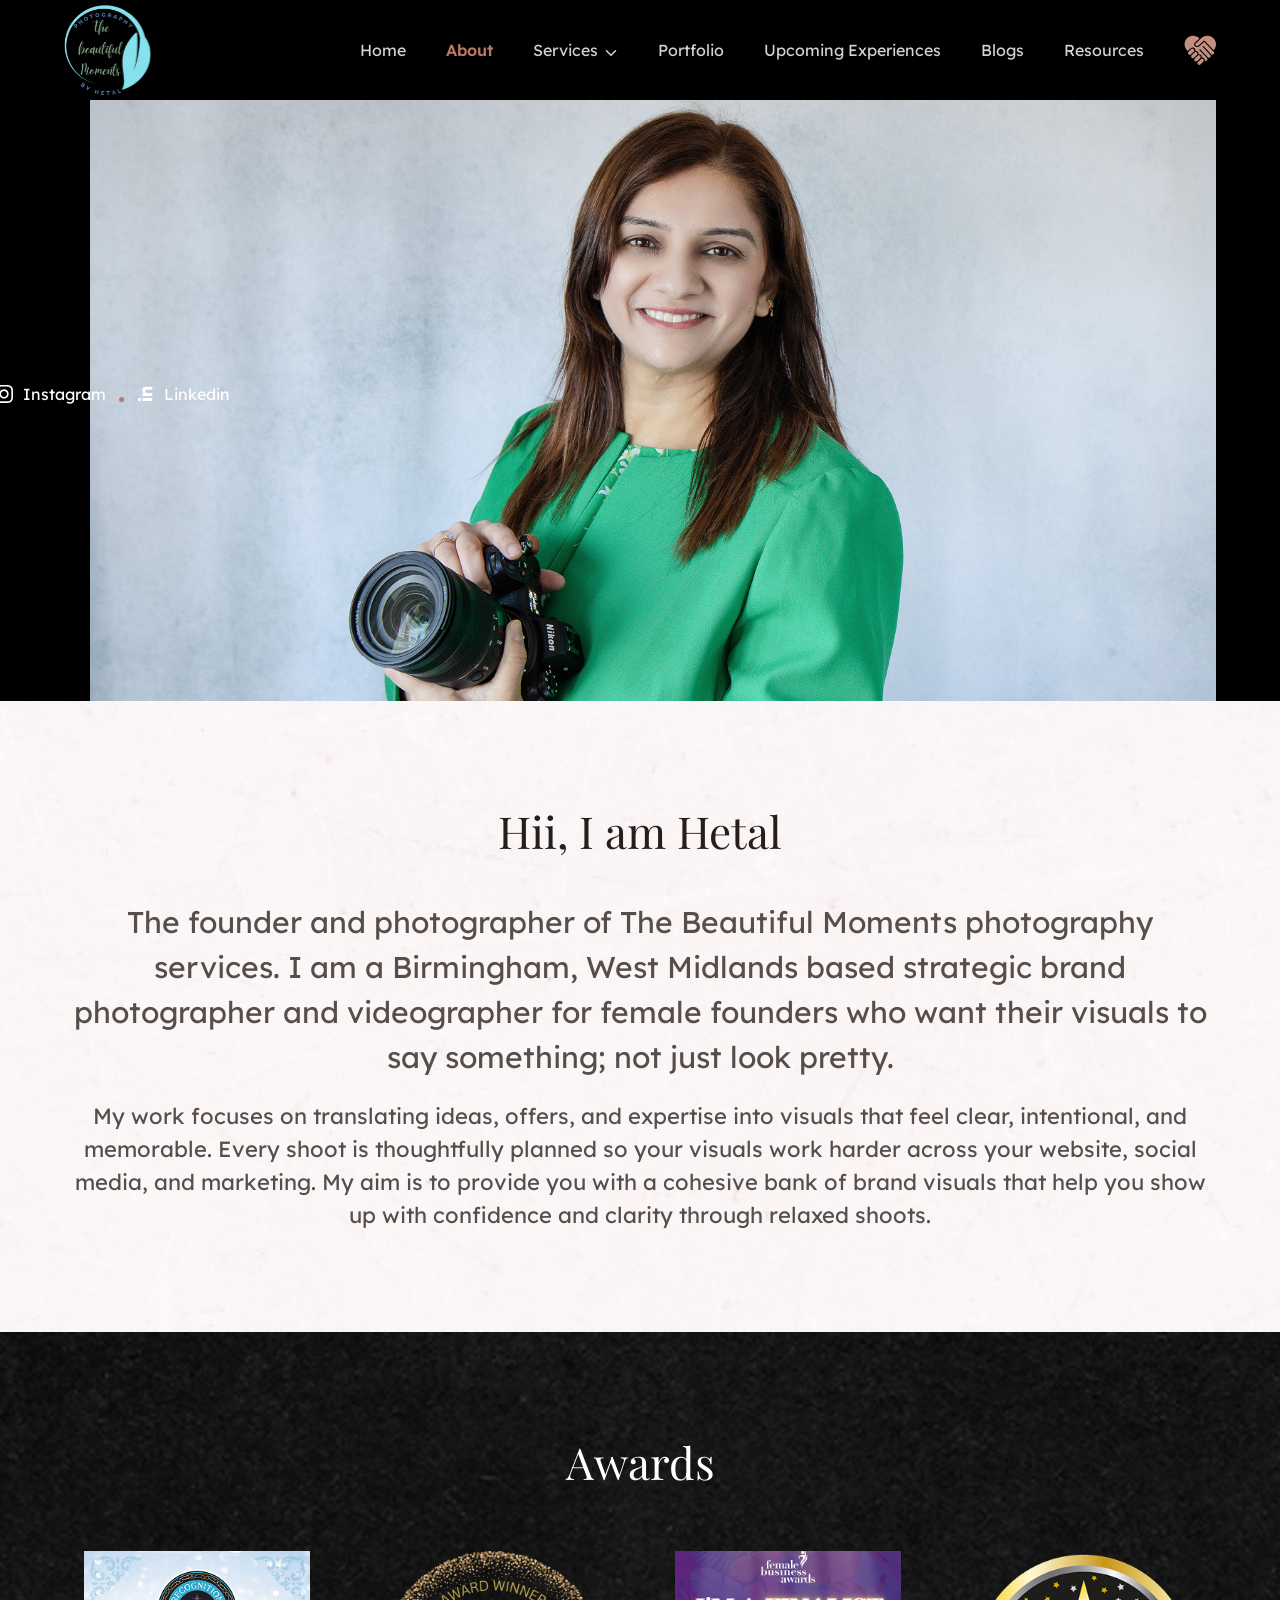
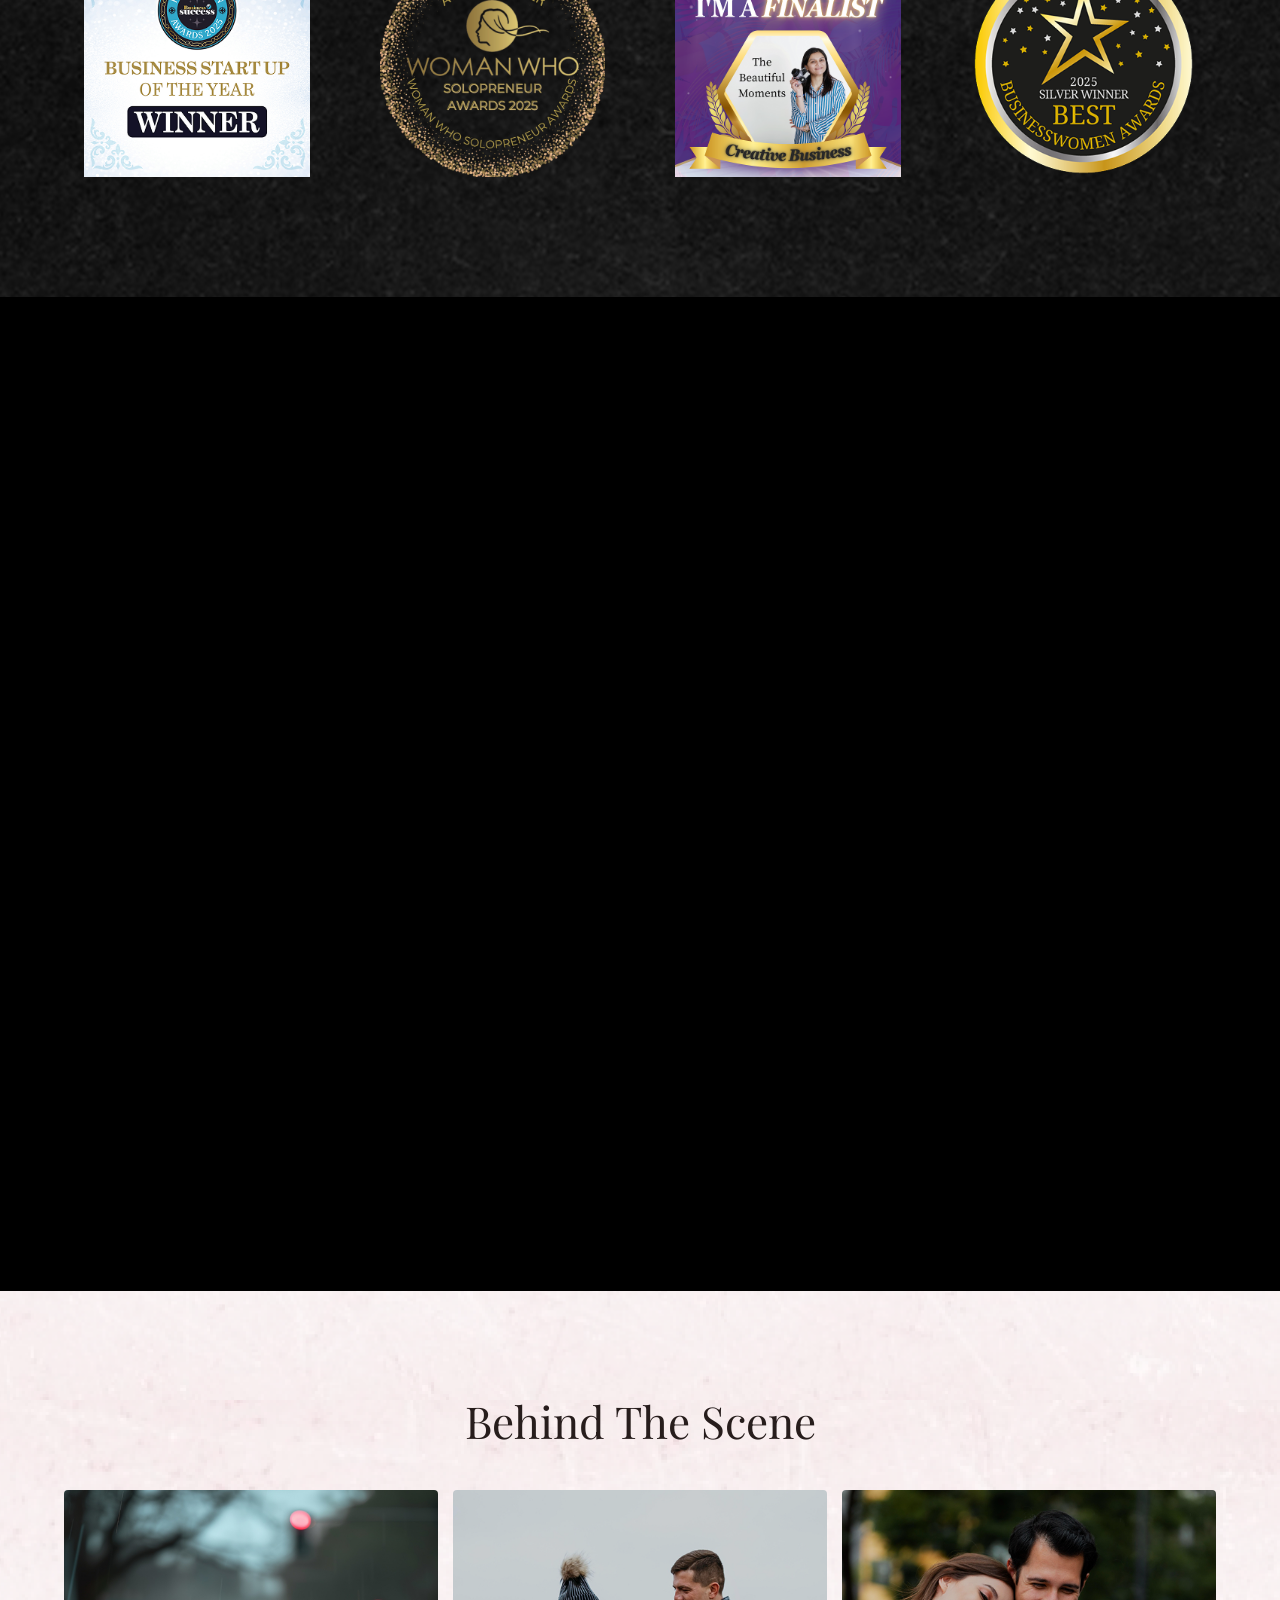
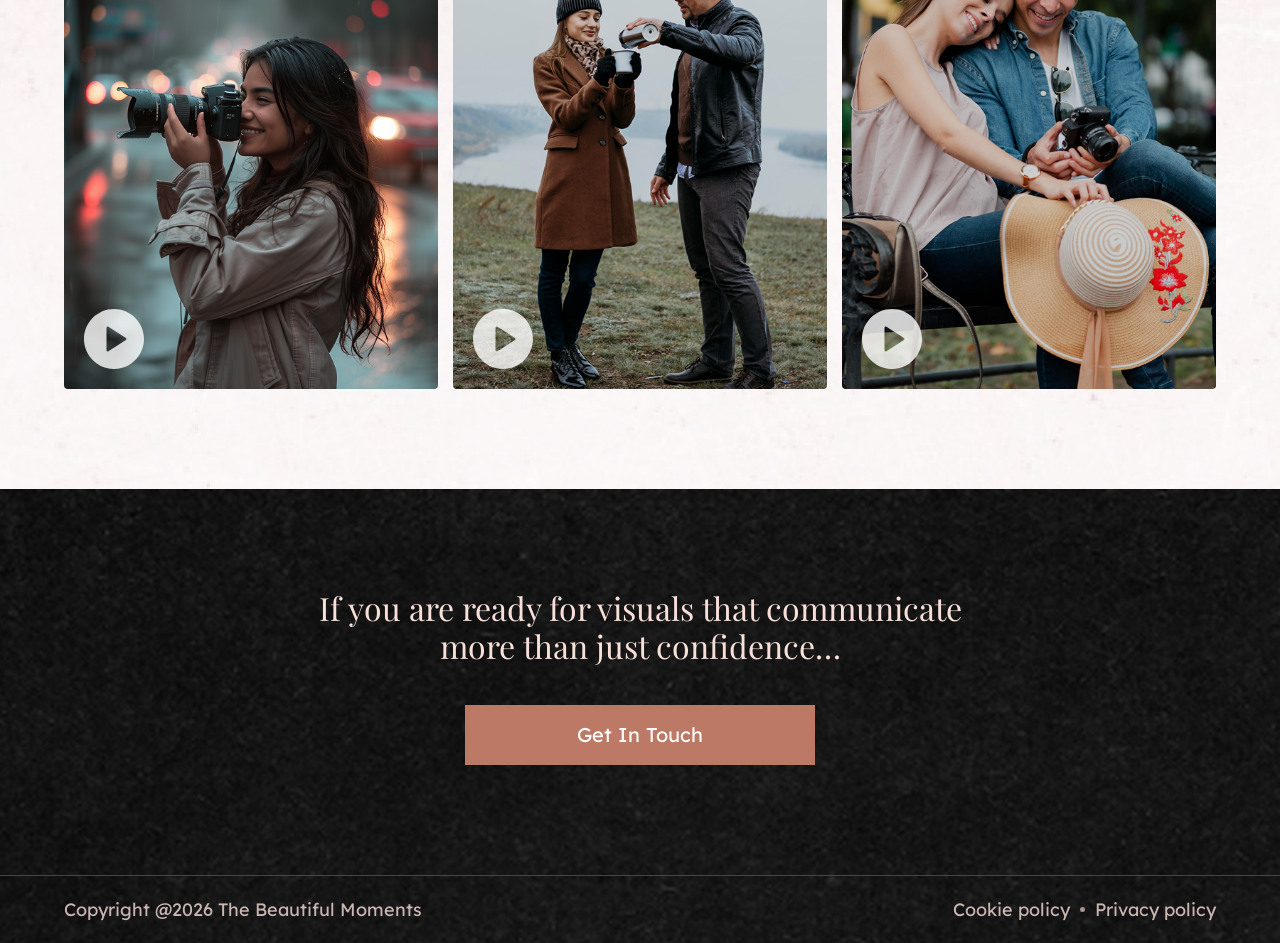
==== about.html @ 72360b37 "initial commit" ====
<!DOCTYPE html>
<html lang="en">

<head>
    <meta charset="UTF-8" />
    <meta name="viewport" content="width=device-width, initial-scale=1.0" />
    <title>Beautiful Moment</title>
    <link href="https://cdn.jsdelivr.net/npm/bootstrap@5.3.3/dist/css/bootstrap.min.css" rel="stylesheet">
    <link rel="stylesheet" href="https://cdn.jsdelivr.net/npm/swiper@11/swiper-bundle.min.css" />
    <link rel="stylesheet" href="https://cdn.jsdelivr.net/npm/@fancyapps/ui@5.0/dist/fancybox/fancybox.css" />
    <link rel="stylesheet" href="css/style.css" />
    <link rel="stylesheet" href="css/responsive.css" />
</head>

<body>
    <header class="main-header">
        <div class="bm-container">
            <nav class="navbar navbar-expand-lg navbar-dark bg-transparent justify-content-between">
                <a class="navbar-brand" href="index.html">
                    <img src="media-images/logo.svg" alt="Beautiful Moment Logo" class="header-logo">
                </a>
                <div class="d-flex align-items-center nav-right">
                    <button class="navbar-toggler" type="button" data-bs-toggle="collapse" data-bs-target="#navbarNav"
                        aria-controls="navbarNav" aria-expanded="false" aria-label="Toggle navigation">
                        <img src="./media-images/menu-toggle.svg" alt="">
                    </button>
                    <div class="collapse navbar-collapse justify-content-center" id="navbarNav">
                        <ul class="navbar-nav mx-auto">
                            <li class="nav-item">
                                <a class="nav-link" href="index.html">Home</a>
                            </li>
                            <li class="nav-item">
                                <a class="nav-link active" aria-current="page" href="about.html">About</a>
                            </li>
                            <li class="nav-item dropdown">
                                <a class="nav-link dropdown-toggle" href="service.html" id="navbarDropdown" role="button"
                                    data-bs-toggle="dropdown" aria-expanded="false">
                                    Services
                                </a>
                                <ul class="dropdown-menu" aria-labelledby="navbarDropdown">
                                    <li><a class="dropdown-item" href="service.html">All Services</a></li>
                                    <li><hr class="dropdown-divider"></li>
                                    <li><a class="dropdown-item" href="service-inner.html">Brand Photography</a></li>
                                    <li><a class="dropdown-item" href="#">Brand Video</a></li>
                                    <li><a class="dropdown-item" href="#">Headshots/Portraits</a></li>
                                    <li><a class="dropdown-item" href="#">Event</a></li>
                                </ul>
                            </li>
                            <li class="nav-item">
                                <a class="nav-link" href="portfolio.html">Portfolio</a>
                            </li>
                            <li class="nav-item">
                                <a class="nav-link" href="#">Upcoming Experiences</a>
                            </li>
                            <li class="nav-item">
                                <a class="nav-link" href="#">Blogs</a>
                            </li>
                            <li class="nav-item">
                                <a class="nav-link" href="#">Resources</a>
                            </li>
                        </ul>
                    </div>
                    <div class="header-action">
                        <a class="btn-heart" data-bs-toggle="offcanvas" href="#heartOffcanvas" role="button"
                            aria-controls="heartOffcanvas">
                            <img src="media-images/heart-icon.svg" alt="Heart Button Icon">
                        </a>
                    </div>
                </div>
            </nav>
        </div>
    </header>
    <main>
        <!-- Hero-Section -->
        <section>
            <div class="hero-section about-hero">
                <!-- Social Links - Left Side -->
                <div class="hero-social">
                    <ul>
                        <li> <a href="#" target="_blank"><img src="media-images/facebook-icon.svg" alt="">
                                <span>Facebook</span></a>
                        </li>
                        <li> <a href="#" target="_blank"><img src="media-images/instagram-icon.svg" alt="">
                                <span>Instagram</span></a>
                        </li>
                        <li> <a href="#" target="_blank"><img src="media-images/linkdein-icon.svg" alt="">
                                <span>Linkedin</span></a>
                        </li>
                    </ul>
                </div>
                <!-- Main Slider -->
                <div class="bm-container">
                    <div class="about-banner">
                        <img src="./media-images/About Banner Image.png" alt="Hero Slide 1">
                    </div>
                </div>
            </div>
        </section>
        <!-- Brand Photography -->
        <section>
            <div class="brand-photography py-100">
                <div class="bm-container">
                    <div class="brand-content about-brand">
                        <h2>Hii, I am Hetal</h2>
                        <p>The founder and photographer of The Beautiful Moments photography services. I am a
                            Birmingham, West Midlands based strategic brand photographer and videographer for female
                            founders who want their visuals to say something; not just look pretty.</p>
                        <p>My work focuses on translating ideas, offers, and expertise into visuals that feel clear,
                            intentional, and memorable. Every shoot is thoughtfully planned so your visuals work harder
                            across your website, social media, and marketing. My aim is to provide you with a cohesive
                            bank of brand visuals that help you show up with confidence and clarity through relaxed
                            shoots.</p>
                    </div>
                </div>
            </div>
        </section>
        <!-- Awards Section -->
        <section>
            <div class="dark-bg">
                <div class="awards-section py-100">
                    <div class="bm-container">
                        <h2>Awards</h2>
                        <div class="swiper awardsSwiper">
                            <div class="swiper-wrapper">
                                <div class="swiper-slide">
                                    <div class="award-badge">
                                        <img src="./media-images/award-1.png" alt="Award 1">
                                    </div>
                                </div>
                                <div class="swiper-slide">
                                    <div class="award-badge">
                                        <img src="./media-images/award-2.png" alt="Award 2">
                                    </div>
                                </div>
                                <div class="swiper-slide">
                                    <div class="award-badge">
                                        <img src="./media-images/award-3.png" alt="Award 3">
                                    </div>
                                </div>
                                <div class="swiper-slide">
                                    <div class="award-badge">
                                        <img src="./media-images/award-4.png" alt="Award 4">
                                    </div>
                                </div>
                                <div class="swiper-slide">
                                    <div class="award-badge">
                                        <img src="./media-images/award-5.png" alt="Award 5">
                                    </div>
                                </div>
                                <div class="swiper-slide">
                                    <div class="award-badge">
                                        <img src="./media-images/award-2.png" alt="Award 2">
                                    </div>
                                </div>
                                <div class="swiper-slide">
                                    <div class="award-badge">
                                        <img src="./media-images/award-1.png" alt="Award 1">
                                    </div>
                                </div>
                                <div class="swiper-slide">
                                    <div class="award-badge">
                                        <img src="./media-images/award-3.png" alt="Award 3">
                                    </div>
                                </div>
                                <div class="swiper-slide">
                                    <div class="award-badge">
                                        <img src="./media-images/award-4.png" alt="Award 4">
                                    </div>
                                </div>
                                <div class="swiper-slide">
                                    <div class="award-badge">
                                        <img src="./media-images/award-5.png" alt="Award 5">
                                    </div>
                                </div>
                                <div class="swiper-slide">
                                    <div class="award-badge">
                                        <img src="./media-images/award-2.png" alt="Award 2">
                                    </div>
                                </div>
                                <div class="swiper-slide">
                                    <div class="award-badge">
                                        <img src="./media-images/award-3.png" alt="Award 3">
                                    </div>
                                </div>
                            </div>
                        </div>
                    </div>
                </div>
            </div>
        </section>
        <!-- Video / Showreel Section -->
        <section>
            <div class="video-showreel">

                <div class="video-wrapper">
                    <iframe width="100%" height="994" src="https://www.youtube.com/embed/dQw4w9WgXcQ"
                        title="YouTube video player" frameborder="0"
                        allow="accelerometer; autoplay; clipboard-write; encrypted-media; gyroscope; picture-in-picture; web-share"
                        referrerpolicy="strict-origin-when-cross-origin" allowfullscreen></iframe>
                </div>

            </div>
        </section>
        <!-- Behind The Scene Section -->
        <section>
            <div class="behind-the-scene py-100">
                <div class="bm-container">
                    <h2>Behind The Scene</h2>
                    <div class="bts-grid">
                        <a data-fancybox="bts-gallery" href="./media-images/bts-1.png" class="bts-item">
                            <img src="./media-images/bts-1.png" alt="Behind The Scene 1">
                            <div class="bts-overlay">
                                <img src="./media-images/play-icon.svg" alt="View">
                            </div>
                        </a>
                        <a data-fancybox="bts-gallery" href="./media-images/bts-2.png" class="bts-item">
                            <img src="./media-images/bts-2.png" alt="Behind The Scene 2">
                            <div class="bts-overlay">
                                <img src="./media-images/play-icon.svg" alt="View">
                            </div>
                        </a>
                        <a data-fancybox="bts-gallery" href="./media-images/bts-3.png" class="bts-item">
                            <img src="./media-images/bts-3.png" alt="Behind The Scene 3">
                            <div class="bts-overlay">
                                <img src="./media-images/play-icon.svg" alt="View">
                            </div>
                        </a>
                    </div>
                </div>
            </div>
        </section>
    </main>
    <footer>
        <div class="dark-bg">
            <div class="bm-container">
                <div class="footer-content py-100">
                    <h3>If you are ready for visuals that communicate more than just confidence…</h3>
                    <a data-bs-toggle="offcanvas" href="#heartOffcanvas" role="button"
                        aria-controls="heartOffcanvas" class="btn-primary">Get In Touch</a>
                </div>
            </div>

            <div class="footer-copyright">
                <div class="bm-container">
                    <p>Copyright @2026 The Beautiful Moments</p>
                    <div class="cookies-policy"><a href="#">Cookie policy</a><a href="#">Privacy policy</a></div>
                </div>
            </div>
        </div>
    </footer>

    <!-- Offcanvas for Heart Button -->
    <div class="custom-offcanvas">
        <div class="offcanvas offcanvas-end" tabindex="-1" id="heartOffcanvas" aria-labelledby="heartOffcanvasLabel">
            <div class="offcanvas-header justify-content-between">
                <h3 class="offcanvas-title" id="heartOffcanvasLabel">Get In Touch</h3>
                <button type="button" data-bs-dismiss="offcanvas" aria-label="Close"><img
                        src="./media-images/close-icon.svg" alt=""></button>
            </div>
            <div class="offcanvas-body">
                <div class="opening-hours">
                    <h4>Opening Hours</h4>
                    <div class="hours-item">
                        <p>Monday – Friday</p>
                        <p>10 am – 5 pm</p>
                    </div>
                    <div class="hours-item">
                        <p>Weekends</p>
                        <p>10 am – 2 pm</p>
                    </div>
                    <div class="hours-item">
                        <p>Holidays</p>
                        <p>Closed</p>
                    </div>
                </div>
                <div class="opening-hours">
                    <h4>Contact Us</h4>
                    <div class="contact-links">
                        <span><img src="./media-images/call-icon.svg" alt=""></span>
                        <a href="telto:+ (65) 123-272-778">+ (65) 123-272-778</a>
                    </div>
                    <div class="contact-links">
                        <span><img src="./media-images/mail-icon.svg" alt=""></span>
                        <a href="mailto:info@thebeautifulmoments.co.uk">info@thebeautifulmoments.co.uk</a>
                    </div>
                </div>
                <div class="canvas-copyright mt-auto">
                    <p>Copyright <img src="./media-images/copyright-icon.svg" alt=""> 2026 - All Rights Reserved.</p>
                    <p>Website Design & Developed by <b><a href="">Softqube Technologies LLC</a></b>.</p>
                </div>
            </div>
        </div>
    </div>
    <script src="https://cdn.jsdelivr.net/npm/bootstrap@5.3.3/dist/js/bootstrap.bundle.min.js"></script>
    <script src="https://cdn.jsdelivr.net/npm/swiper@11/swiper-bundle.min.js"></script>
    <script src="https://cdn.jsdelivr.net/npm/@fancyapps/ui@5.0/dist/fancybox/fancybox.umd.js"></script>
    <script src="custom.js"></script>
</body>

</html>
---- css/style.css ----
@import url('https://fonts.googleapis.com/css2?family=Lexend:wght@100..900&family=Playfair+Display:ital,wght@0,400..900;1,400..900&display=swap');

:root {

    --font-primary: 'Lexend', sans-serif;
    --font-secondary: 'Playfair Display', serif;

    --container-max-width: 1620px;
    /* ================= COLORS ================= */
    --color-primary: #BC7965;
    --color-secondary: #F8E0D9;
    --color-dark: #271D1C;
    --color-dark-muted: #574D4B;
    --color-light-gray: #D3D3D3;
    --color-white: #FFFFFF;
    --color-black: #000000;

    /* ================= FONT SIZES ================= */
    --text-xs: 16px;
    --text-sm: 18px;
    --text-md: 20px;
    --text-lg: 22px;
    --text-xl: 26px;
    --heading-sm: 28px;
    --heading-md: 30px;
    --footer-md: 32px;
    --heading-lg: 36px;
    --heading-xl: 40px;
    --heading-2xl: 48px;
    --heading-3xl: 68px;
    --bg-primary: url('../images/light-bg.png');
    --bg-secondary: url('../images/dark-bg.png');
}

.bm-container {
    width: 100%;
    max-width: var(--container-max-width);
    margin-left: auto;
    margin-right: auto;
}

html {
    scroll-behavior: smooth;
}

* {
    margin: 0;
    padding: 0;
    box-sizing: border-box;
}

body {
    font-family: var(--font-primary);
    background-image: var(--bg-primary);
}

.dark-bg {
    background-image: var(--bg-secondary);
}

h1,
h2,
h3,
h4,
h5,
h6 {
    font-family: var(--font-secondary);
    margin: 0;
}

a:focus-visible {
    outline: none !important;
}

.post,
.page {
    margin: 0;
}

.row {
    margin: 0;
}

p,
ul {
    margin: 0;
    padding: 0;
}

.row>* {
    padding-left: 0;
    padding-right: 0;
}

a {
    text-decoration: none;
    color: inherit;
}

main {
    padding-top: 86px;
}

.py-100 {
    padding: 100px 0;
}

a.btn-primary {
    background-color: var(--color-primary);
    color: var(--color-white);
    font-family: var(--font-primary);
    font-size: var(--text-md);
    font-weight: 400;
    transition: all 0.4s ease;
    min-width: 350px;
    width: fit-content;
    height: 60px;
    display: flex;
    align-items: center;
    justify-content: center;
    position: relative;
    overflow: hidden;
    z-index: 1;
}

a.btn-primary::before {
    content: '';
    position: absolute;
    top: 0;
    right: 0;
    width: 0;
    height: 100%;
    background-color: var(--color-black);
    transition: all 0.4s ease;
    z-index: -1;
}

a.btn-primary:hover {
    color: var(--color-white);
}

a.btn-primary:hover::before {
    width: 100%;
}

h2 {
    color: var(--color-dark);
    font-size: var(--heading-2xl);
    font-weight: 400;
    margin-bottom: 40px;
    line-height: normal;
    text-align: center;
}

section:has(.dark-bg) h2 {
    color: var(--color-white);
}

/* ================= HERO SECTION ================= */
.hero-section {
    position: relative;
    display: flex;
    align-items: stretch;
    height: 100vh;
    background-color: var(--color-black);
    overflow: hidden;
}

.hero-slider-wrap {
    flex: 1;
    overflow: hidden;
}

.heroSwiper {
    width: 100%;
    height: 100%;
}

.heroSwiper .swiper-slide img {
    width: 100%;
    height: 100%;
    object-fit: cover;
}

/* Social Links - Left Side */
.hero-social {
    position: absolute;
    left: 0;
    top: 0;
    bottom: 0;
    width: 150px;
    background-color: var(--color-black);
    display: flex;
    flex-direction: column;
    align-items: center;
    justify-content: center;
    gap: 30px;
    z-index: 5;
}

.hero-social li::marker {
    color: var(--color-primary);
}

.hero-social ul li:first-of-type {
    list-style-type: none;
}

.hero-social ul {

    display: flex;
    gap: 30px;
    writing-mode: sideways-lr;

}

.hero-social a img {
    transform: rotate(-90deg);
}

.hero-social a {
    display: flex;
    align-items: bottom;
    gap: 10px;
    color: var(--color-white);
    font-family: var(--font-primary);
    font-size: var(--text-xs);
    font-style: normal;
    font-weight: 400;
    line-height: normal;
}


/* Thumbnail Navigation - Right Side */
.hero-thumbs {
    width: 150px;
    background-color: var(--color-black);
    display: flex;
    align-items: center;
    justify-content: center;
    padding: 10px;
    z-index: 5;
}

.hero-thumbs .swiper-vertical>.swiper-wrapper {
    justify-content: center;
    align-items: center;
}

.hero-social li {
    padding: 10px 0;
}

.heroThumbs {
    width: 100%;
    height: auto;
}

.heroThumbs .swiper-slide {
    width: 80px !important;
    height: 70px !important;
    cursor: pointer;
    opacity: 0.5;
    transition: opacity 0.3s ease;
    border: 2px solid transparent;
}

.heroThumbs .swiper-slide-thumb-active {
    opacity: 1;
    border-color: var(--color-primary);
}

.heroThumbs .swiper-slide img {
    width: 100%;
    height: 100%;
    object-fit: cover;
}

/* ================= HEADER ================= */
.main-header {
    background-color: var(--color-black);
    position: fixed;
    width: 100%;
    top: 0;
    z-index: 9;
}

.main-header .navbar {
    padding: 0;
}

.navbar-toggler {
    all: unset;
}

.header-logo {
    height: 90px;
    width: auto;
}

.main-header .navbar-nav {
    gap: 40px;
}

.main-header .navbar-nav .nav-link {
    color: var(--color-light-gray);
    font-family: var(--font-primary);
    font-size: var(--text-xs);
    font-weight: 400;
    padding: 0 !important;
    transition: all 0.3s ease;
}

.main-header .navbar-nav .nav-link:hover,
.main-header .navbar-nav .nav-link:focus {
    color: var(--color-primary);
}

.main-header .navbar-nav .nav-link.active {
    color: var(--color-primary);
    font-weight: 600;
}

.main-header .navbar-nav .dropdown-menu {
    background: rgba(39, 29, 28, 0.85);
    backdrop-filter: blur(15px);
    -webkit-backdrop-filter: blur(15px);
    border: 1px solid rgba(255, 255, 255, 0.08);
    border-radius: 12px;
    margin-top: 15px;
    padding: 10px 0;
    box-shadow: 0 15px 35px rgba(0, 0, 0, 0.3);
    animation: dropdownFade 0.3s ease forwards;
    transform-origin: top center;
}

@keyframes dropdownFade {
    from {
        opacity: 0;
        transform: translateY(10px) scale(0.98);
    }
    to {
        opacity: 1;
        transform: translateY(0) scale(1);
    }
}

.main-header .navbar-nav .dropdown-item {
    color: rgba(255, 255, 255, 0.9);
    font-family: var(--font-primary);
    font-size: 14px;
    padding: 10px 24px;
    font-weight: 300;
    transition: all 0.3s cubic-bezier(0.25, 0.46, 0.45, 0.94);
    position: relative;
    letter-spacing: 0.5px;
}

.main-header .navbar-nav .dropdown-item:hover {
    background-color: rgba(188, 121, 101, 0.15);
    color: var(--color-primary);
    padding-left: 28px;
}

.main-header .navbar-nav .dropdown-item:hover::before {
    content: '';
    position: absolute;
    left: 12px;
    top: 50%;
    transform: translateY(-50%);
    width: 4px;
    height: 4px;
    background-color: var(--color-primary);
    border-radius: 50%;
}

.dropdown-divider {
    border-top: 1px solid rgba(255, 255, 255, 0.05);
    margin: 8px 0;
}

.main-header .dropdown-toggle::after {
    all: unset;
    background-image: url(../media-images/down-icon.svg);
    height: 12px;
    width: 16px;
    display: inline-block;
    content: "";
    transition: 0.3s;
}

.nav-right {
    gap: 40px;
}

.header-action {
    display: flex;
    align-items: center;
}

.header-action .btn-heart {
    display: inline-flex;
    align-items: center;
    justify-content: center;
    transition: transform 0.3s ease;
}

.header-action .btn-heart img {
    height: 32px;
    width: auto;
}

.header-action .btn-heart:hover {
    transform: scale(1.05);
}

.main-header .dropdown-toggle.show::after {
    transform: rotate(180deg);
    transition: 0.3s;
}

/* ================= Brand Photography ================= */
.brand-photography {
    text-align: center;
}

.brand-content h2 {
    max-width: 1220px;
    margin: 0 auto;
}

.brand-content p {
    margin-top: 20px;
    color: var(--color-dark-muted);
    font-size: var(--text-lg);
    font-weight: 400;
    max-width: 1500px;
    margin: 20px auto 0;
    line-height: 150%;
}

.brand-content p:first-of-type {
    margin-top: 40px;
}

.about-brand p:first-of-type {
    font-size: var(--heading-md);
}

/* ================= Partner Section =================  */
.partnerSwiper .swiper-wrapper {
    transition-timing-function: linear !important;
}

.partnerSwiper .swiper-slide {
    width: auto;
}

.partnerSwiper .swiper-slide img {
    max-width: 100%;
    height: auto;
}

/* ================= How Different ================= */
.how-different {
    text-align: center;
}

.how-different-grid {
    display: grid;
    grid-template-columns: repeat(3, 1fr);
    gap: 20px;
    margin: 0 50px;
}

.how-different-grid .how-different-card {
    display: flex;
    flex-direction: column;
    align-items: center;
    gap: 15px;
}

.how-different-card h3 {
    color: var(--color-dark);
    font-size: var(--heading-sm);
    font-weight: 400;
    line-height: normal;
    padding-bottom: 15px;
}

.how-different-card p {
    color: var(--color-dark-muted);
    font-size: var(--text-lg);
    font-weight: 400;
    line-height: 150%;
}

/*================= Why US =================*/
.why-us-grid {
    display: grid;
    grid-template-columns: repeat(4, 1fr);
    gap: 20px;
}

.why-us-card-content {
    border: 1px solid #343434;
    padding: 20px;
}

.why-us-card-content h3 {
    color: var(--color-secondary);
    font-family: var(--font-secondary);
    font-size: var(--heading-sm);
    font-weight: 400;
    line-height: normal;
    margin-bottom: 16px;
}

.why-us-card-content p {
    color: var(--color-white);
    font-family: var(--font-primary);
    font-size: var(--text-lg);
    font-weight: 400;
    line-height: 150%;
    margin-bottom: 30px;
}

.why-us-card-content a.btn-primary {
    min-width: 100%;
    margin-top: auto;
}

.why-us-card img {
    width: 100%;
    max-height: 230px;
    object-fit: cover;
}

.why-us-card {
    display: flex;
    flex-direction: column;
    height: 100%;
}

.why-us-card-content {
    height: 100%;
    display: flex;
    flex-direction: column;
}

/*================= Client Feedback =================*/
.client-feedback h2 {
    margin-bottom: 50px;
    text-align: center;
}

.client-feedback-slider {
    padding-right: 150px;
}

.testimonial-slide {
    display: grid;
    grid-template-columns: 204px 1fr;
    gap: 40px;
    align-items: center;
}

.testimonial-img {
    flex-shrink: 0;
    width: 100%;
    height: 180px;
}

.testimonial-img img {
    width: 100%;
    height: 100%;
    object-fit: cover;
}

.testimonial-content {
    flex-grow: 1;
}

.testimonial-content .quote {
    color: var(--color-dark);
    font-family: var(--font-secondary);
    font-size: var(--heading-md);
    line-height: normal;
    margin-bottom: 20px;
}

.testimonial-content .author {
    color: var(--color-dark-muted);
    font-family: var(--font-primary);
    font-size: var(--text-md);
    font-weight: 300;
}

.feedback-navigation {
    position: absolute;
    right: 0;
    top: 50%;
    transform: translateY(0%);
    display: flex;
    align-items: center;
    gap: 20px;
    z-index: 5;
}

.feedback-prev,
.feedback-next {
    position: static !important;
    margin-top: 0 !important;
    color: var(--color-dark) !important;
}

.feedback-prev::after,
.feedback-next::after {
    font-size: 20px !important;
    font-weight: bold;
}

.feedback-next {
    background-color: var(--color-white);
    width: 50px !important;
    height: 50px !important;
    border-radius: 50%;
    display: flex;
    align-items: center;
    justify-content: center;
}

.feedback-prev {
    width: auto !important;
    height: auto !important;
    cursor: pointer;
}

/*================= Footer =================*/
.footer-content {
    display: flex;
    align-items: center;
    justify-content: center;
    flex-direction: column;
    gap: 40px;
    max-width: 720px;
    margin: 0 auto;
}

.footer-content h3 {
    color: var(--color-secondary);
    font-family: var(--font-secondary);
    font-size: var(--footer-md);
    text-align: center;
    font-weight: 400;
}

.footer-copyright {
    color: rgba(248, 224, 217, 0.8);
    font-family: var(--font-primary);
    font-size: var(--text-sm);
    font-style: normal;
    font-weight: 400;
    line-height: 150%;
    margin-top: 10px;
    border-top: 1px solid #464646;
}

.footer-copyright .bm-container {
    display: flex;
    justify-content: space-between;
    align-items: center;
    padding: 20px 0;
}

.cookies-policy a:not(:last-child)::after {
    content: "";
    margin: 0 10px 4px;
    height: 5px;
    width: 5px;
    border-radius: 50px;
    background-color: #A59591;
    display: inline-block;
}

.about-hero {
    height: auto;
}

.about-banner img {
    width: 100%;
    height: 100%;
    object-fit: cover;
}

.about-hero .hero-social {
    width: 132px;
}


/* Off Canvas Design  */

.custom-offcanvas .offcanvas-header>button {
    all: unset;
    cursor: pointer;
}

.custom-offcanvas .offcanvas {
    background-color: var(--color-black);
    width: 600px !important;
}

.custom-offcanvas .offcanvas-header>h3 {
    color: var(--color-white);
    font-family: var(--font-secondary);
    font-size: var(--heading-lg);
    font-style: normal;
    font-weight: 400;
    line-height: normal;
}

.opening-hours {
    width: 100%;
}

.custom-offcanvas .opening-hours>h4 {
    color: var(--color-primary);
    font-family: var(--font-primary);
    font-size: var(--text-md);
    font-style: normal;
    font-weight: 700;
    line-height: normal;
    margin-bottom: 20px;
}

.custom-offcanvas .offcanvas-header {
    padding: 50px 40px 0px 40px;
    border: none;
}

.custom-offcanvas .offcanvas-body {
    padding: 20px 40px;
}

.custom-offcanvas .hours-item {
    display: flex;
    justify-content: space-between;
    align-items: center;
    padding-bottom: 10px;
    position: relative;
}

.custom-offcanvas .hours-item:last-of-type {
    padding-bottom: 0;
}

.custom-offcanvas .hours-item p,
.custom-offcanvas .opening-hours a {
    color: var(--color-white);
    font-family: var(--font-primary);
    font-size: var(--text-sm);
    font-style: normal;
    font-weight: 400;
    line-height: normal;
    overflow-wrap: anywhere;
}

.custom-offcanvas .hours-item p:first-child {
    order: 1;
}

.custom-offcanvas .hours-item p:last-child {
    order: 3;
}

.custom-offcanvas .hours-item::before {
    content: "";
    background-color: var(--color-white);
    height: 1px;
    flex: 1;
    order: 2;
    margin: 0 10px;
}

.custom-offcanvas .contact-links {
    display: flex;
    align-items: center;
    gap: 10px;
    padding: 8px 12px;
    border-radius: 8px;
    transition: all 0.3s ease;
    cursor: pointer;
}

.custom-offcanvas .contact-links:hover {
    background: rgba(255, 255, 255, 0.06);
    transform: translateX(4px);
}

.custom-offcanvas .contact-links:not(:last-of-type) {
    margin-bottom: 12px;
}

.custom-offcanvas .contact-links span {
    border-radius: 60px;
    background: rgba(255, 255, 255, 0.10);
    width: 30px;
    height: 30px;
    display: flex;
    align-items: center;
    justify-content: center;
    flex: none;
    transition: all 0.3s ease;
}

.custom-offcanvas .contact-links:hover span {
    background: var(--color-primary);
    transform: scale(1.1);
}

.custom-offcanvas .contact-links:hover a {
    color: var(--color-primary);
}

.canvas-copyright p {
    color: rgba(255, 255, 255, 0.70);
    text-align: left;
    font-size: 14px;
    font-style: normal;
    font-weight: 300;
    line-height: normal;
    text-transform: capitalize;
}

.canvas-copyright p:not(:last-of-type) {
    margin-bottom: 4px;
}

.canvas-copyright p b {
    font-weight: 700;
}

.custom-offcanvas .offcanvas-body {
    display: flex;
    flex-direction: column;
    align-items: start;
    gap: 30px;
}

/* ================= Awards Section ================= */
.award-badge {
    aspect-ratio: 1/1;
    width: 100%;
    max-width: 300px;
    margin: 0 auto;
    overflow: hidden;
    display: flex;
    align-items: center;
    justify-content: center;
}

.award-badge img {
    width: 100%;
    height: 100%;
    object-fit: contain;
    padding: 20px;
}

/* ================= Video Showreel Section ================= */
.video-showreel {
    background-color: var(--color-black);
}

.video-wrapper {
    width: 100%;
    max-width: 100%;
    overflow: hidden;
}

.video-wrapper iframe {
    display: block;
    width: 100%;
}

/* ================= Behind The Scene Section ================= */
.bts-grid {
    display: grid;
    grid-template-columns: repeat(3, 1fr);
    gap: 15px;
}

.bts-item {
    position: relative;
    display: block;
    aspect-ratio: 3 / 4;
    overflow: hidden;
    border-radius: 4px;
}

.bts-item img {
    width: 100%;
    height: 100%;
    object-fit: cover;
    transition: transform 0.5s ease;
}

.bts-overlay {
    position: absolute;
    bottom: 20px;
    left: 20px;
    width: 60px;
    height: 60px;
    display: flex;
    align-items: center;
    justify-content: center;
    opacity: 1;
    pointer-events: none;
    transition: transform 0.3s ease;
}

.bts-overlay img {
    width: 100%;
    height: 100%;
    object-fit: contain;
}

.bts-item:hover img {
    transform: scale(1.05);
}

.bts-item:hover .bts-overlay {
    transform: scale(1.1);
}

/* ================= Services Page ================= */
.common-hero h1 {
    color: var(--color-secondary);
    font-family: var(--font-secondary);
    font-size: var(--heading-3xl);
    font-style: normal;
    font-weight: 400;
    line-height: normal;
    text-align: center;
}

.service-content {}

.service-image img {
    width: 100%;
}

.service-grid {
    display: grid;
    grid-template-columns: repeat(2, 1fr);
    gap: 20px;
    margin-top: 40px;
}

.service-main .bm-container>p {
    color: var(--color-dark);
    font-family: var(--font-primary);
    font-size: var(--heading-md);
    font-style: normal;
    font-weight: 400;
    line-height: normal;
    text-align: center;
    max-width: 1180px;
    margin: 0 auto;
}

.service-content {
    background-color: #FFF2EF;
    display: flex;
    flex-direction: column;
    align-items: start;
}

.service-text {
    padding: 40px 80px;
    border-radius: 10px;
    display: flex;
    flex-direction: column;
    justify-content: center;
    align-items: center;
    text-align: center;
    gap: 32px;
    height: 100%;
}

.service-text h3 {
    color: var(--color-dark);
    font-family: var(--font-secondary);
    font-size: var(--heading-xl);
    font-style: normal;
    font-weight: 400;
    line-height: normal;
}

.service-text p {
    color: var(--color-dark-muted);
    font-family: var(--font-primary);
    font-size: var(--text-xl);
    font-style: normal;
    font-weight: 400;
    line-height: 150%;
    margin-bottom: 10px;
}

.service-text a.btn-primary {
    margin-top: auto;
}

/* ================= Service Inner Page ================= */
.service-inner-intro {
    text-align: center;
}

.service-inner-intro h2 {
    font-size: var(--heading-xl);
}

.service-inner-intro>.bm-container>p {
    color: var(--color-dark-muted);
    font-family: var(--font-primary);
    font-size: var(--heading-sm);
    font-weight: 400;
    margin: 0 auto 20px;
    line-height: 150%;
    margin-bottom: 20px;
    max-width: 1400px;
    margin: 0 auto 20px;
}

.service-inner-details {
    position: relative;
}

.service-inner-intro>.bm-container>p:last-of-type {
    margin-bottom: 0;
}

.service-inner-hero {
    width: 100%;
    max-height: 600px;
    overflow: hidden;
}

.service-inner-hero img {
    width: 100%;
    height: 100%;
    max-height: 514px;
    object-fit: cover;
    object-position: top center;
    display: block;
}

/* Details Grid */
.sid-grid {
    display: grid;
    grid-template-columns: 1fr 1fr;
    gap: 80px;
    align-items: start;
}

.sid-left h3,
.sid-right h3 {
    color: var(--color-dark);
    font-family: var(--font-secondary);
    font-size: var(--heading-xl);
    font-weight: 400;
    margin-bottom: 30px;
}

/* Is This For Me list */
.sid-left>ul {
    list-style: none;
    padding: 0;
    margin: 0;
    display: flex;
    flex-direction: column;
    gap: 16px;
}

.sid-left>ul>li {
    color: var(--color-dark-muted);
    font-family: var(--font-primary);
    font-size: var(--text-lg);
    font-weight: 400;
    line-height: 150%;
    padding-left: 20px;
    position: relative;
}

.sid-left>ul>li::before {
    content: "•";
    color: var(--color-dark-muted);
    position: absolute;
    left: 0;
    top: 0;
}

/* Gallery */
.sid-gallery {
    display: grid;
    grid-template-columns: 1fr 1fr;
    gap: 20px;
    width: calc(50% - 40px);
    position: absolute;
    top: 50%;
}

.sid-gallery>div {
    aspect-ratio: 4/3;
    overflow: hidden;
    border-radius: 4px;
}

.sid-gallery>div img {
    width: 100%;
    height: 100%;
    object-fit: cover;
}

/* What's Included list */
.sid-included>ul {
    list-style: none;
    padding: 0;
    margin: 0 0 40px;
    display: flex;
    flex-direction: column;
    gap: 20px;
}

.sid-included>ul>li>strong {
    color: var(--color-dark);
    font-family: var(--font-secondary);
    font-size: var(--heading-sm);
    font-weight: 400;
    display: block;
    margin-bottom: 10px;
    padding-left: 20px;
    position: relative;
}

.sid-included>ul>li>strong::before {
    content: "•";
    color: var(--color-dark);
    position: absolute;
    left: 0;
}

.sid-included>ul>li>ul {
    list-style: none;
    padding: 0;
    display: flex;
    flex-direction: column;
    gap: 6px;
}

.sid-included>ul>li>ul>li {
    color: var(--color-dark-muted);
    font-family: var(--font-primary);
    font-size: var(--text-lg);
    font-weight: 400;
    line-height: 150%;
    padding-left: 40px;
    position: relative;
}

.sid-included>ul>li>ul>li::before {
    content: "•";
    color: var(--color-dark-muted);
    position: absolute;
    left: 20px;
}

/* Feature icons */
.sid-features {
    display: grid;
    grid-template-columns: repeat(4, 1fr);
    gap: 55px;
}

.sid-features>div {
    display: flex;
    flex-direction: column;
    align-items: center;
    gap: 10px;
    text-align: center;
}

.sid-features>div img {
    width: 40px;
    height: 40px;
    object-fit: contain;
}

.sid-features>div span {
    color: var(--color-dark-muted);
    font-family: var(--font-primary);
    font-size: var(--text-lg);
    font-weight: 400;
    line-height: 140%;
}

/* ================= Portfolio Page ================= */
.portfolio-main .bm-container>p {
    color: var(--color-dark);
    font-family: var(--font-primary);
    font-size: var(--heading-md);
    font-style: normal;
    font-weight: 400;
    line-height: 160%;
    text-align: center;
}

.portfolio-grid {
    display: grid;
    grid-template-columns: repeat(auto-fill, minmax(400px, 1fr));
    gap: 20px;
    margin-top: 40px;
}

.portfolio-item {
    position: relative;
}

.portfolio-item img {
    width: 100%;
}

.portfolio-text {
    position: absolute;
    bottom: 30px;
    left: 50%;
    transform: translateX(-50%);
    display: flex;
    flex-direction: column;
    justify-content: center;
    align-items: center;
    gap: 15px;
    width: 100%;
}

.portfolio-text h3 {
    color: var(--color-white);
    text-align: center;
    text-shadow: 0 4px 4px rgba(0, 0, 0, 0.43);
    font-family: var(--font-secondary);
    font-size: var(--heading-md);
    font-style: normal;
    font-weight: 400;
    line-height: normal;
}

.portfolio-text a.btn-primary {
    min-width: 200px;
}
---- css/responsive.css ----
@media (max-width: 1699px) {
    :root {
        --container-max-width: 1440px;
    }
}

@media (max-width: 1499px) {
    :root {
        --container-max-width: 1320px;
    }

    .about-hero .hero-social {
        width: calc(100vw - 93vw);
    }
}

@media (max-width: 1399px) {
    :root {
        --heading-3xl: 60px;
        --heading-2xl: 44px;
        --heading-xl: 38px;
        --container-max-width: 90%;
        --heading-lg: 34px;
    }

    .hero-social,
    .hero-thumbs {
        width: 80px;
    }
}

@media (max-width: 1299px) {}

@media (max-width: 1199px) {
    :root {
        --heading-3xl: 52px;
        --heading-2xl: 38px;
        --heading-xl: 34px;
        --heading-lg: 30px;
        --heading-md: 28px;
        --footer-md: 28px;
        --heading-sm: 26px;
    }

    .main-header .navbar-nav,
    .nav-right {
        gap: 30px;
    }

    .why-us-grid {
        grid-template-columns: repeat(2, 1fr);
    }

    .video-showreel iframe {
        height: 700px;
    }

    .service-text {
        padding: 20px 40px;
    }

    .service-text a.btn-primary {
        margin-top: auto;
        max-width: auto;
        padding: 0 40px;
    }
}

@media (min-width: 992px) {
    .main-header .navbar-nav .dropdown:hover .dropdown-menu {
        display: block;
        margin-top: 0;
    }

    .main-header .navbar-nav .dropdown:hover .dropdown-toggle::after {
        transform: rotate(180deg);
        transition: 0.3s;
    }


}

@media (max-width: 991px) {
    :root {
        --heading-3xl: 46px;
        --heading-2xl: 34px;
        --heading-xl: 30px;
        --heading-lg: 26px;
    }

    .py-100 {
        padding: 80px 0;
    }

    .main-header .navbar-nav {
        gap: 10px;
        text-align: start;
        padding: 10px 20px;
    }

    .main-header .navbar-collapse {
        position: absolute;
        top: 86px;
        background-color: var(--color-black);
        /* Semi-transparent var(--color-dark) */
        backdrop-filter: blur(10px);
        -webkit-backdrop-filter: blur(10px);
        width: 100%;
        left: 0;
        border-bottom: 1px solid rgba(255, 255, 255, 0.1);
    }

    .main-header .navbar-nav .nav-link {
        color: var(--color-light-gray) !important;

    }

    .header-logo {
        height: 76px;
    }

    .main-header .dropdown-toggle::after {
        position: absolute;
        right: 0;
        top: 6px;
    }

    .nav-link:focus-visible {
        box-shadow: none;
    }

    a.btn-primary {
        min-width: 300px;
        height: 55px;
    }

    .how-different-grid {
        grid-template-columns: 1fr;
        margin: 0;
    }

    .header-action .btn-heart img {
        width: 22px;
        height: 22px;
    }

    .main-header li:not(:last-of-type) {
        border-bottom: 1px solid white;
        padding-bottom: 10px;
    }

    .main-header .dropdown-menu li {
        padding-bottom: 0;
        border-bottom: none;
    }

    .bts-grid {
        grid-template-columns: repeat(2, 1fr);
    }

    .service-text {
        padding: 20px;
        gap: 12px;
    }

    .service-text p {
        font-size: var(--text-xm);
    }

    .sid-grid {
        grid-template-columns: 1fr;
        gap: 26px;
    }

    .sid-gallery {
        margin-top: 40px;
        position: static;
        width: 100%;
    }

    .portfolio-grid {
        grid-template-columns: repeat(auto-fill, minmax(250px, 1fr));
    }
}

@media (max-width: 767px) {
    :root {
        --heading-3xl: 40px;
        --heading-2xl: 30px;
        --heading-xl: 26px;
        --heading-lg: 24px;
        --heading-md: 24px;
        --footer-md: 24px;
        --heading-sm: 22px;
        --text-xl: 24px;
        --text-lg: 20px;
        --text-md: 18px;
        --text-sm: 16px;
    }

    .py-100 {
        padding: 60px 0;
    }

    .brand-content p:first-of-type {
        margin-top: 30px;
    }

    .footer-copyright .bm-container {
        flex-wrap: wrap;
        gap: 6px;
        padding: 10px 0;
    }

    .nav-right {
        gap: 20px;
    }

    .why-us-grid {
        grid-template-columns: repeat(1, 1fr);
    }

    .client-feedback-slider {
        padding-right: 0;
    }

    .feedback-navigation {
        top: 100%;
        transform: translateY(-100%);
    }

    .hero-social {
        display: none;
    }

    .hero-section {
        flex-direction: column;
        height: 600px;
    }

    .hero-section.about-hero {
        height: auto;
    }

    .hero-thumbs {
        width: 100%;
    }

    .hero-thumbs .swiper-vertical>.swiper-wrapper {
        flex-direction: row;
    }

    .video-showreel iframe {
        height: 500px;
    }

    .service-grid {
        grid-template-columns: repeat(1, 1fr);
    }

    .service-text {
        width: 100%;
    }

    .sid-grid {
        grid-template-columns: 1fr;
        gap: 30px;
    }

    .si-desc {
        padding: 20px;
    }

    .service-inner-hero {
        max-height: 400px;
    }


}

@media (max-width: 575px) {
    :root {
        --heading-3xl: 34px;
        --heading-xl: 24px;
        --heading-lg: 22px;
        --footer-md: 20px;
        --heading-md: 20px;
        --heading-sm: 18px;
        --text-xl: 20px;
        --text-lg: 16px;
        --text-md: 16px;
        --text-xs: 14px;
    }

    .py-100 {
        padding: 50px 0;
    }

    a.btn-primary {
        min-width: 100%;
        height: 48px;
    }

    .testimonial-img {
        height: 100%;
        max-width: 204px;
        margin: 0 auto;
    }

    .testimonial-slide {
        grid-template-columns: 1fr;
        gap: 20px;
    }

    .testimonial-content .quote {
        text-align: center;
    }

    .testimonial-content .author {
        display: block;
        text-align: center;
    }

    .hero-section {
        flex-direction: column;
        height: 400px;
    }

    .custom-offcanvas .offcanvas-body {
        padding: 20px;
    }

    .custom-offcanvas .offcanvas-header {
        padding: 30px 20px 0px 20px;
    }

    .bts-grid {
        grid-template-columns: 1fr;
    }

    .sid-gallery {
        grid-template-columns: 1fr;
    }

    .sid-features {
        grid-template-columns: repeat(2, 1fr);
        gap: 20px;
    }
}
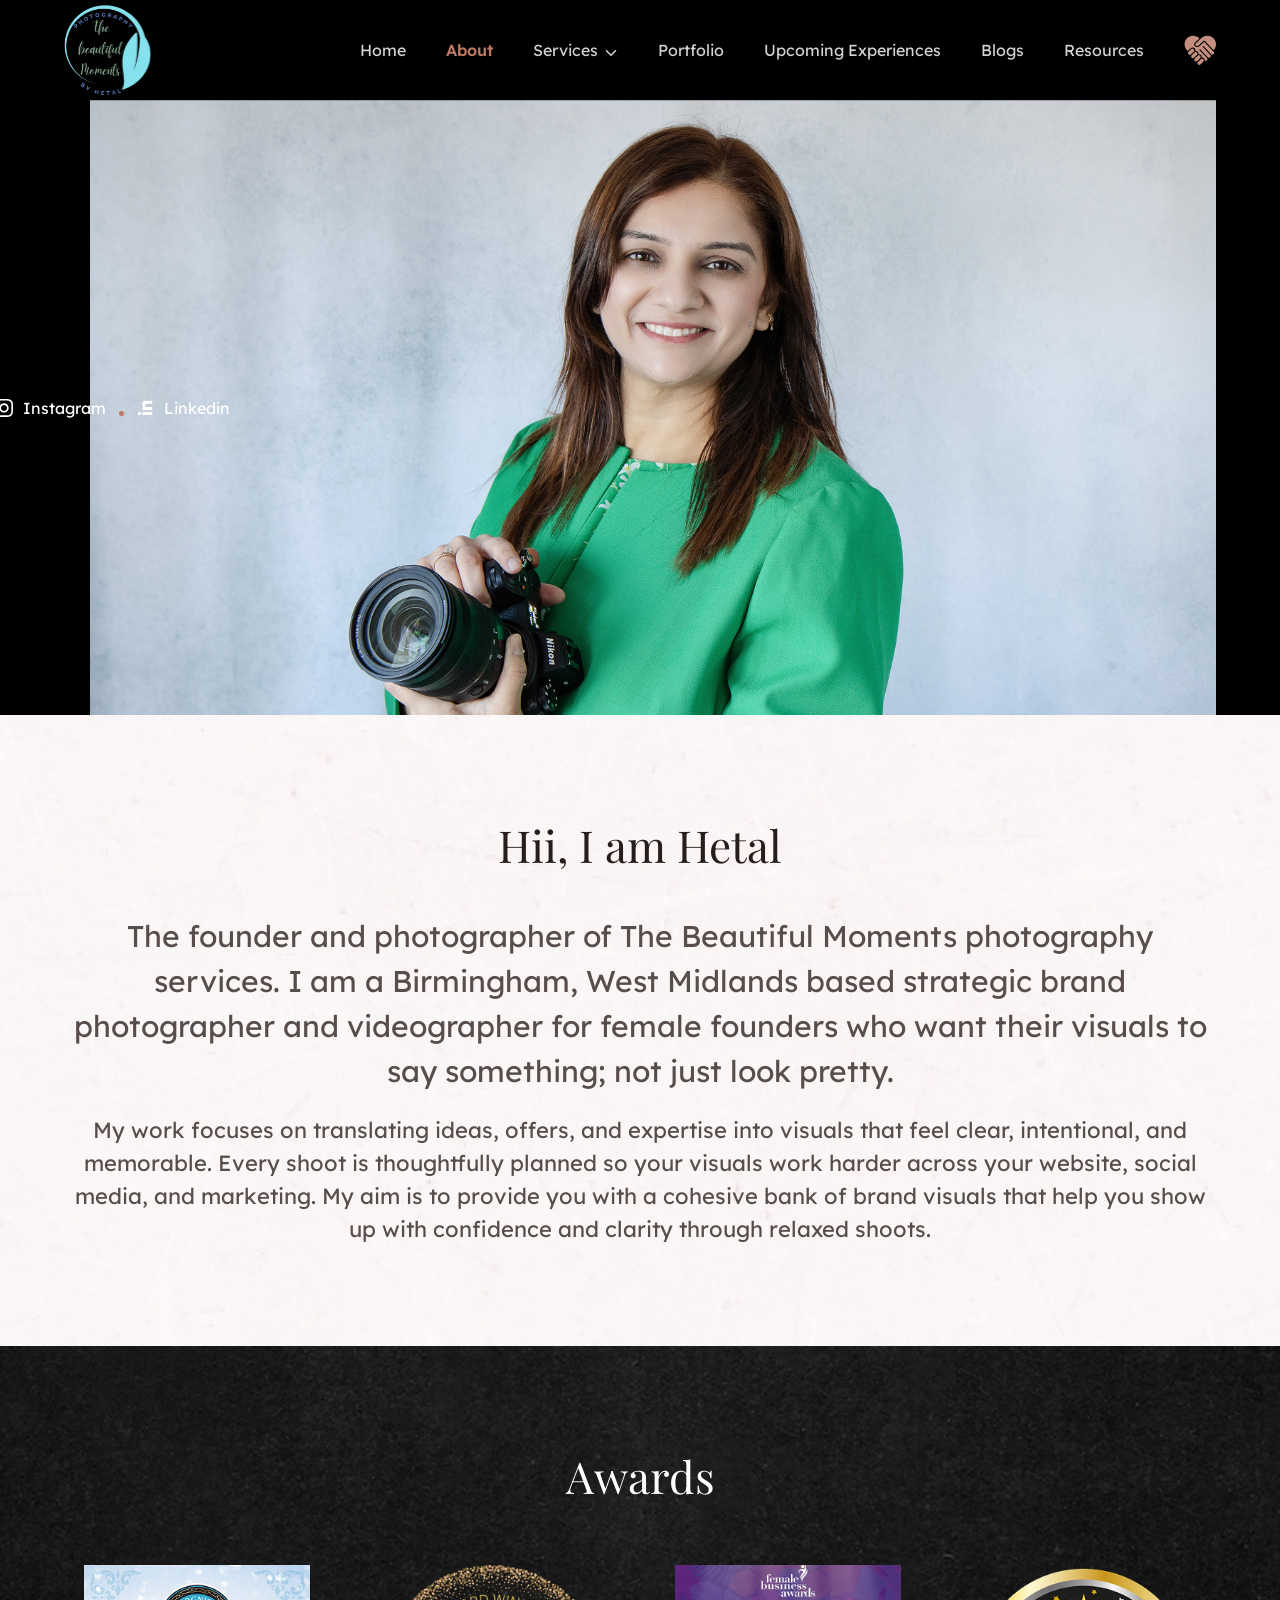
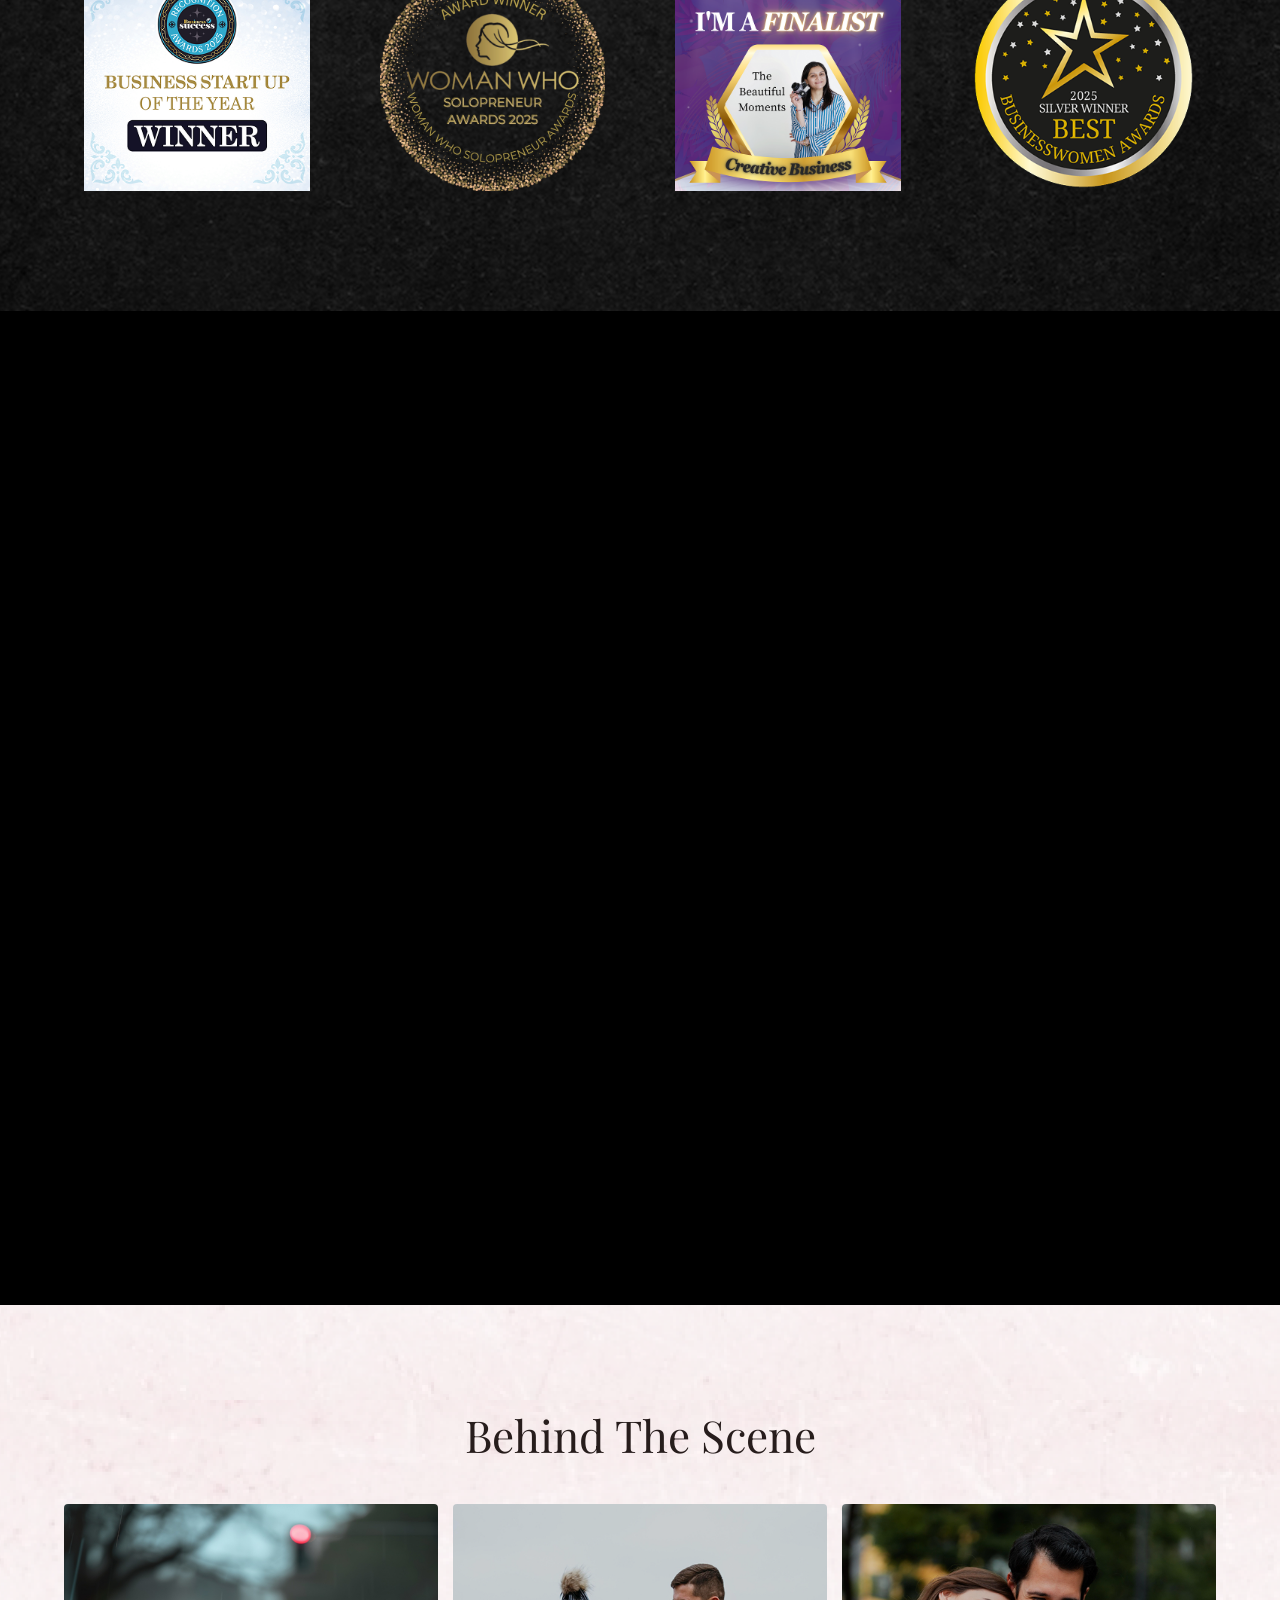
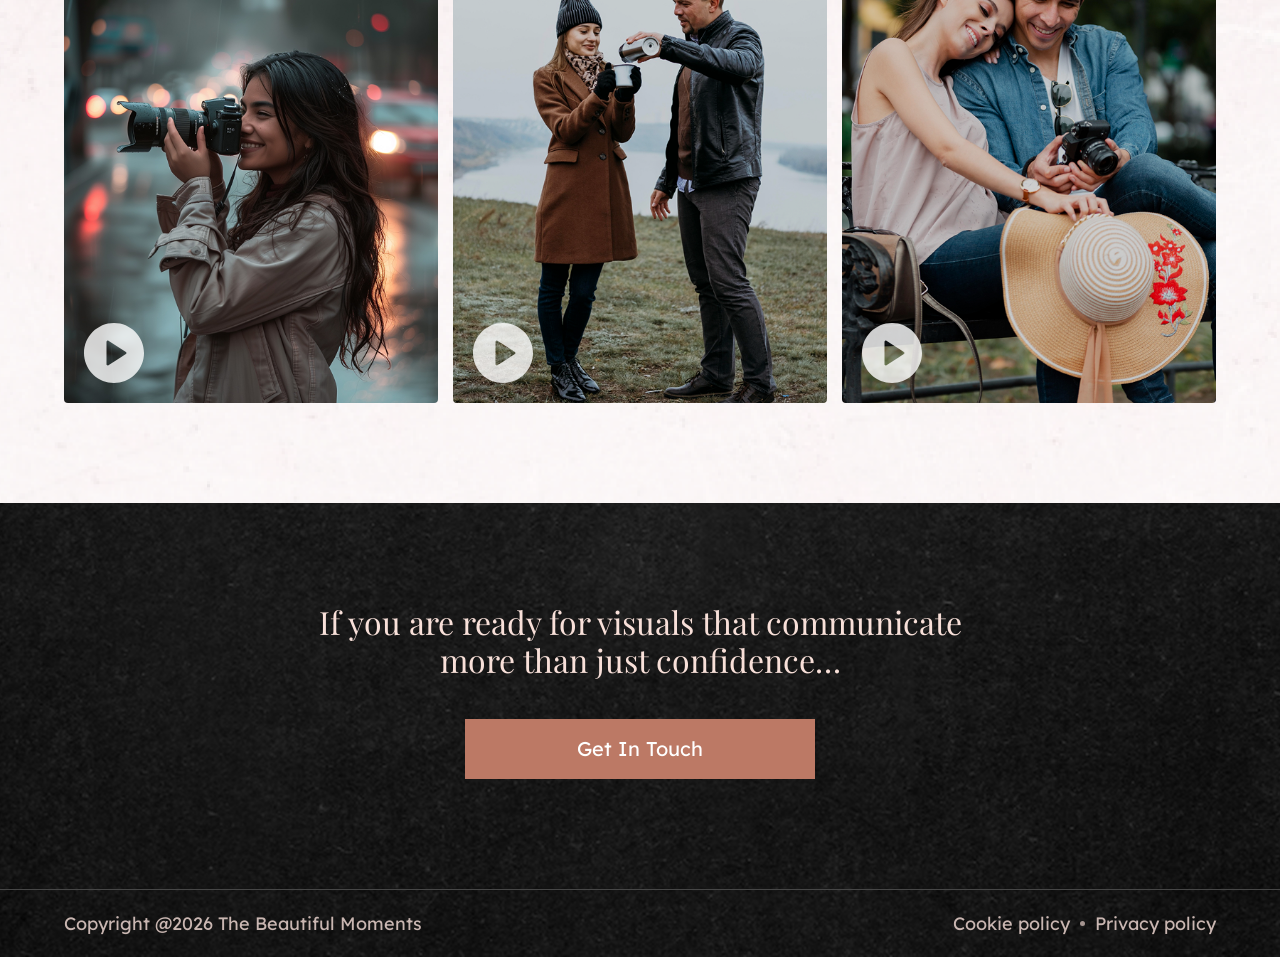
==== commit 3bef0683: "Design Changes Done and Linking all the pages" ====
--- a/about.html
+++ b/about.html
@@ -33,13 +33,15 @@
                                 <a class="nav-link active" aria-current="page" href="about.html">About</a>
                             </li>
                             <li class="nav-item dropdown">
-                                <a class="nav-link dropdown-toggle" href="service.html" id="navbarDropdown" role="button"
-                                    data-bs-toggle="dropdown" aria-expanded="false">
+                                <a class="nav-link dropdown-toggle" href="service.html" id="navbarDropdown"
+                                    role="button" data-bs-toggle="dropdown" aria-expanded="false">
                                     Services
                                 </a>
                                 <ul class="dropdown-menu" aria-labelledby="navbarDropdown">
                                     <li><a class="dropdown-item" href="service.html">All Services</a></li>
-                                    <li><hr class="dropdown-divider"></li>
+                                    <li>
+                                        <hr class="dropdown-divider">
+                                    </li>
                                     <li><a class="dropdown-item" href="service-inner.html">Brand Photography</a></li>
                                     <li><a class="dropdown-item" href="#">Brand Video</a></li>
                                     <li><a class="dropdown-item" href="#">Headshots/Portraits</a></li>
@@ -50,10 +52,10 @@
                                 <a class="nav-link" href="portfolio.html">Portfolio</a>
                             </li>
                             <li class="nav-item">
-                                <a class="nav-link" href="#">Upcoming Experiences</a>
-                            </li>
-                            <li class="nav-item">
-                                <a class="nav-link" href="#">Blogs</a>
+                                <a class="nav-link" href="experiences.html">Upcoming Experiences</a>
+                            </li>
+                            <li class="nav-item">
+                                <a class="nav-link" href="blog.html">Blogs</a>
                             </li>
                             <li class="nav-item">
                                 <a class="nav-link" href="#">Resources</a>
@@ -235,8 +237,8 @@
             <div class="bm-container">
                 <div class="footer-content py-100">
                     <h3>If you are ready for visuals that communicate more than just confidence…</h3>
-                    <a data-bs-toggle="offcanvas" href="#heartOffcanvas" role="button"
-                        aria-controls="heartOffcanvas" class="btn-primary">Get In Touch</a>
+                    <a data-bs-toggle="offcanvas" href="#heartOffcanvas" role="button" aria-controls="heartOffcanvas"
+                        class="btn-primary">Get In Touch</a>
                 </div>
             </div>
 
@@ -294,7 +296,7 @@
     <script src="https://cdn.jsdelivr.net/npm/bootstrap@5.3.3/dist/js/bootstrap.bundle.min.js"></script>
     <script src="https://cdn.jsdelivr.net/npm/swiper@11/swiper-bundle.min.js"></script>
     <script src="https://cdn.jsdelivr.net/npm/@fancyapps/ui@5.0/dist/fancybox/fancybox.umd.js"></script>
-    <script src="custom.js"></script>
+    <script src="js/custom.js"></script>
 </body>
 
 </html>
--- a/css/style.css
+++ b/css/style.css
@@ -14,7 +14,7 @@
     --color-light-gray: #D3D3D3;
     --color-white: #FFFFFF;
     --color-black: #000000;
-
+    --color-white-secondary: #EEE;
     /* ================= FONT SIZES ================= */
     --text-xs: 16px;
     --text-sm: 18px;
@@ -50,12 +50,18 @@
 }
 
 body {
+    color: var(--color-primary);
+    -webkit-font-smoothing: antialiased;
+    text-rendering: optimizeLegibility;
     font-family: var(--font-primary);
     background-image: var(--bg-primary);
 }
 
 .dark-bg {
     background-image: var(--bg-secondary);
+    background-position: bottom;
+    background-size: cover;
+    background-repeat: no-repeat;
 }
 
 h1,
@@ -98,7 +104,7 @@
 }
 
 main {
-    padding-top: 86px;
+    padding-top: 100px;
 }
 
 .py-100 {
@@ -147,7 +153,7 @@
     color: var(--color-dark);
     font-size: var(--heading-2xl);
     font-weight: 400;
-    margin-bottom: 40px;
+    padding-bottom: 40px;
     line-height: normal;
     text-align: center;
 }
@@ -225,7 +231,6 @@
     color: var(--color-white);
     font-family: var(--font-primary);
     font-size: var(--text-xs);
-    font-style: normal;
     font-weight: 400;
     line-height: normal;
 }
@@ -339,6 +344,7 @@
         opacity: 0;
         transform: translateY(10px) scale(0.98);
     }
+
     to {
         opacity: 1;
         transform: translateY(0) scale(1);
@@ -427,6 +433,7 @@
 .brand-content h2 {
     max-width: 1220px;
     margin: 0 auto;
+    padding-bottom: 0;
 }
 
 .brand-content p {
@@ -550,7 +557,6 @@
 
 /*================= Client Feedback =================*/
 .client-feedback h2 {
-    margin-bottom: 50px;
     text-align: center;
 }
 
@@ -659,7 +665,6 @@
     color: rgba(248, 224, 217, 0.8);
     font-family: var(--font-primary);
     font-size: var(--text-sm);
-    font-style: normal;
     font-weight: 400;
     line-height: 150%;
     margin-top: 10px;
@@ -714,7 +719,6 @@
     color: var(--color-white);
     font-family: var(--font-secondary);
     font-size: var(--heading-lg);
-    font-style: normal;
     font-weight: 400;
     line-height: normal;
 }
@@ -727,7 +731,6 @@
     color: var(--color-primary);
     font-family: var(--font-primary);
     font-size: var(--text-md);
-    font-style: normal;
     font-weight: 700;
     line-height: normal;
     margin-bottom: 20px;
@@ -759,7 +762,6 @@
     color: var(--color-white);
     font-family: var(--font-primary);
     font-size: var(--text-sm);
-    font-style: normal;
     font-weight: 400;
     line-height: normal;
     overflow-wrap: anywhere;
@@ -826,7 +828,6 @@
     color: rgba(255, 255, 255, 0.70);
     text-align: left;
     font-size: 14px;
-    font-style: normal;
     font-weight: 300;
     line-height: normal;
     text-transform: capitalize;
@@ -937,7 +938,6 @@
     color: var(--color-secondary);
     font-family: var(--font-secondary);
     font-size: var(--heading-3xl);
-    font-style: normal;
     font-weight: 400;
     line-height: normal;
     text-align: center;
@@ -960,7 +960,6 @@
     color: var(--color-dark);
     font-family: var(--font-primary);
     font-size: var(--heading-md);
-    font-style: normal;
     font-weight: 400;
     line-height: normal;
     text-align: center;
@@ -991,7 +990,6 @@
     color: var(--color-dark);
     font-family: var(--font-secondary);
     font-size: var(--heading-xl);
-    font-style: normal;
     font-weight: 400;
     line-height: normal;
 }
@@ -1000,7 +998,6 @@
     color: var(--color-dark-muted);
     font-family: var(--font-primary);
     font-size: var(--text-xl);
-    font-style: normal;
     font-weight: 400;
     line-height: 150%;
     margin-bottom: 10px;
@@ -1208,7 +1205,6 @@
     color: var(--color-dark);
     font-family: var(--font-primary);
     font-size: var(--heading-md);
-    font-style: normal;
     font-weight: 400;
     line-height: 160%;
     text-align: center;
@@ -1248,11 +1244,481 @@
     text-shadow: 0 4px 4px rgba(0, 0, 0, 0.43);
     font-family: var(--font-secondary);
     font-size: var(--heading-md);
-    font-style: normal;
     font-weight: 400;
     line-height: normal;
 }
 
 .portfolio-text a.btn-primary {
     min-width: 200px;
+}
+
+/* ================= Portfolio Detail Page ================= */
+.portfolio-hero-grid {
+    display: grid;
+    grid-template-columns: 1fr 450px;
+    gap: 50px;
+}
+
+.portfolio-hero-title {
+    display: flex;
+    align-items: center;
+    justify-content: start;
+    gap: 30px;
+}
+
+.portfolio-hero-title h2 {
+    color: var(--color-secondary);
+    font-family: var(--font-secondary);
+    font-size: var(--heading-3xl);
+    font-weight: 400;
+    line-height: normal;
+    margin-bottom: 0;
+    padding-bottom: 0;
+}
+
+.portfolio-hero-title h2:first-child {
+    order: 1;
+}
+
+.portfolio-hero-title h2:last-child {
+    order: 3;
+}
+
+.portfolio-hero-title::before {
+    content: "";
+    background-color: var(--color-white);
+    height: 44px;
+    width: 4px;
+    order: 2;
+}
+
+.portfolio-hero-description h3 {
+    color: var(--color-primary);
+    font-size: var(--heading-lg);
+    font-style: italic;
+    font-weight: 600;
+    line-height: normal;
+    margin-top: 30px;
+    margin-bottom: 16px;
+}
+
+.portfolio-hero-description p {
+    color: var(--color-white-secondary);
+    font-family: var(--font-primary);
+    font-size: var(--text-md);
+    font-weight: 300;
+    line-height: 150%;
+}
+
+.masonry-grid {
+    column-count: 3;
+    column-gap: 20px;
+    margin-top: 30px;
+}
+
+.masonry-grid img {
+    width: 100%;
+    margin-bottom: 20px;
+    display: block;
+    break-inside: avoid;
+}
+
+.portfolio-hero-right {
+    background-color: #BC796533;
+    padding: 140px 40px 100px;
+    margin-top: 100px;
+    position: relative;
+    margin-bottom: 20px;
+}
+
+.portfolio-hero-right>img {
+    width: 200px;
+    height: 200px;
+    object-fit: cover;
+    object-position: center;
+    border-radius: 50%;
+    position: absolute;
+    top: -100px;
+    left: 50%;
+    transform: translateX(-50%);
+}
+
+.review-stars {
+    display: flex;
+    align-items: center;
+    justify-content: center;
+    margin-top: 16px;
+}
+
+.review-stars .rating-color {
+    color: #FFB817;
+}
+
+.review-stars .no-rating-color {
+    color: #9a9a9a;
+}
+
+.portfolio-hero-right {
+    text-align: center;
+}
+
+.portfolio-hero-right p {
+    color: var(--color-white-secondary);
+    text-align: center;
+    font-family: var(--font-primary);
+    font-size: var(--text-sm);
+    font-weight: 300;
+    line-height: 150%;
+    margin-bottom: 40px;
+}
+
+.portfolio-hero-right h3 {
+    color: var(--color-primary);
+    text-align: center;
+    font-family: var(--font-secondary);
+    font-size: var(--heading-md);
+    font-weight: 700;
+    line-height: normal;
+    margin-bottom: 16px;
+}
+
+.user-wesbite-link {
+    display: flex;
+    align-items: center;
+    justify-content: center;
+    gap: 10px;
+}
+
+.user-wesbite-link a {
+    color: var(--color-white);
+    text-align: center;
+    font-family: var(--font-primary);
+    font-size: var(--text-sm);
+    font-weight: 300;
+    line-height: 150%;
+}
+
+.portfolio-hero-right::before {
+    content: "";
+    background-image: url(../images/commnet-cot.svg);
+    background-size: cover;
+    background-position: center;
+    background-repeat: no-repeat;
+    position: absolute;
+    top: -20px;
+    left: -10px;
+    width: 50px;
+    height: 36px;
+}
+
+.gallery-section .portfolio-hero-title::before {
+    display: none;
+}
+
+.gallery-section .portfolio-hero-title {
+    justify-content: center;
+}
+
+.gallery-section .masonry-grid {
+    column-count: 4;
+    column-gap: 20px;
+    margin-top: 30px;
+}
+
+.experiences-header {
+    text-align: center;
+    max-width: 1300px;
+    margin: 0 auto;
+}
+
+.experiences-header h2 {
+    color: var(--color-secondary);
+    text-align: center;
+    font-size: var(--heading-3xl);
+    font-weight: 400;
+    line-height: normal;
+}
+
+.experiences-header h2::after {
+    content: "";
+    display: block;
+    width: 100%;
+    max-width: 60%;
+    height: 1px;
+    margin: 0 auto;
+    background: linear-gradient(to right, transparent, var(--color-secondary), transparent);
+    margin: 50px auto;
+}
+
+.experiences-header h3 {
+    color: var(--color-secondary);
+    text-align: center;
+    font-size: var(--heading-2xl);
+    font-weight: 400;
+    line-height: normal;
+    margin-bottom: 30px;
+}
+
+.experiences-header p {
+    color: var(--color-white);
+    text-align: center;
+    font-size: var(--heading-sm);
+    font-weight: 400;
+    line-height: 160%;
+}
+
+.comming-soon>h3,
+.experiences-content>h3 {
+    color: var(--color-secondary);
+    font-size: var(--heading-lg);
+    font-weight: 400;
+    line-height: normal;
+    margin-bottom: 20px;
+}
+
+.comming-soon-grid {
+    display: grid;
+    grid-template-columns: repeat(2, 1fr);
+    gap: 20px;
+}
+
+.comming-soon-card {
+    display: flex;
+    align-items: start;
+    flex-direction: column;
+    background-color: #FFF2EF;
+}
+
+.comming-soon-card>img {
+    width: 100%;
+}
+
+.comming-soon-content {
+    padding: 40px 80px;
+    display: flex;
+    flex-direction: column;
+    justify-content: center;
+    align-items: center;
+    text-align: center;
+    height: 100%;
+}
+
+.comming-soon-content h4 {
+    color: var(--color-dark);
+    text-align: center;
+    font-size: var(--heading-xl);
+    font-weight: 400;
+    line-height: normal;
+}
+
+.comming-soon-content p {
+    color: var(--color-dark-muted);
+    text-align: center;
+    font-size: var(--text-xl);
+    font-weight: 400;
+    line-height: 150%;
+    margin: 32px 0 40px;
+}
+
+.comming-soon-content a.btn-primary {
+    margin-top: auto;
+}
+
+.experiences-grid {
+    display: grid;
+    grid-template-columns: repeat(3, 1fr);
+    gap: 20px;
+}
+
+.experiences-content p {
+    color: var(--color-white);
+    text-align: center;
+    font-size: var(--heading-sm);
+    font-weight: 400;
+    line-height: 150%;
+    margin-top: 16px;
+}
+
+.experiences-card img {
+    width: 100%;
+}
+
+.experience-main {
+    padding-top: 100px;
+}
+
+.blog-details {
+    padding-top: 50px;
+}
+
+.blog-details .date {
+    color: var(--color-primary);
+    font-size: var(--text-xs);
+    font-weight: 400;
+    line-height: 150%;
+    display: block;
+    margin-bottom: 10px;
+}
+
+.blog-details img {
+    width: 100%;
+    margin-bottom: 20px;
+}
+
+.blog-details h1,
+.blog-details h2,
+.blog-details h3,
+.blog-details h4,
+.blog-details h5,
+.blog-details h6 {
+    font-family: var(--font-primary);
+}
+
+.blog-details h1 {
+    color: var(--color-white);
+    font-size: var(--footer-md);
+    font-weight: 400;
+    line-height: 150%;
+    margin-bottom: 30px;
+}
+
+.blog-details h2 {
+    color: var(--color-primary);
+    font-size: var(--text-xl);
+    font-weight: 400;
+    line-height: 150%;
+    padding: 10px 0;
+    text-align: start;
+    margin-bottom: 0;
+
+}
+
+.blog-details h3 {
+    color: #85E1ED;
+    font-size: var(--text-lg);
+    font-weight: 400;
+    line-height: 150%;
+    padding-bottom: 6px;
+    text-align: start;
+    margin-bottom: 0;
+}
+
+.blog-details h4 {
+    color: var(--color-light-gray);
+    font-size: var(--text-md);
+    font-weight: 400;
+    line-height: 150%;
+    padding-bottom: 6px;
+    text-align: start;
+    margin-bottom: 0;
+}
+
+.blog-details h5 {
+    color: var(--color-white-secondary);
+    font-size: var(--text-sm);
+    font-weight: 400;
+    line-height: 150%;
+    padding-bottom: 6px;
+    text-align: start;
+    margin-bottom: 0;
+}
+
+.blog-details h6 {
+    color: var(--color-white-secondary);
+    font-size: var(--text-xs);
+    font-weight: 400;
+    line-height: 150%;
+    padding-bottom: 6px;
+    text-align: start;
+    margin-bottom: 0;
+}
+
+.blog-details p,
+.blog-details li {
+    color: var(--color-white-secondary);
+    font-weight: 300;
+    line-height: 150%;
+    padding-bottom: 10px;
+    font-size: var(--text-sm);
+}
+
+.blog-details li {
+    padding-bottom: 0px;
+}
+
+.blog-details ul,
+.blog-details ol {
+    padding-left: 20px;
+    margin-bottom: 0;
+    padding: 6px 0 6px 20px;
+}
+
+.blog-details b {
+    font-weight: 700;
+}
+
+.blog-details a {
+    text-decoration: underline;
+    color: var(--color-white-secondary);
+    font-weight: 300;
+    line-height: 150%;
+    font-size: var(--text-sm);
+}
+
+.blog-header h2::after {
+    display: none;
+}
+
+.blog-header p {
+    color: var(--color-dark-muted);
+    text-align: center;
+    font-size: var(--text-lg);
+    font-weight: 400;
+    line-height: 150%;
+    max-width: 1400px;
+    margin: 0 auto;
+}
+
+.blog-card-grid {
+    display: grid;
+    grid-template-columns: repeat(auto-fill, minmax(400px, 1fr));
+    row-gap: 50px;
+    column-gap: 20px;
+    margin-top: 40px;
+}
+
+.blog-card img {
+    width: 100%;
+    height: 356px;
+    object-fit: cover;
+    object-position: center;
+}
+
+.blog-card h3 {
+    color: var(--color-dark);
+    font-size: var(--heading-md);
+    font-weight: 400;
+    line-height: 150%;
+    margin: 16px 0 24px;
+}
+
+.blog-card p {
+    color: var(--color-dark-muted);
+    font-size: var(--text-lg);
+    font-weight: 400;
+    line-height: 150%;
+    margin-bottom: 16px;
+    display: -webkit-box;
+    -webkit-line-clamp: 2;
+    line-clamp: 2;
+    -webkit-box-orient: vertical;
+    overflow: hidden;
+}
+
+.blog-card a {
+    color: #bc7965d2;
+    font-size: var(--text-md);
+    font-weight: 500;
+    line-height: 150%;
+    text-decoration-line: underline;
 }
--- a/css/responsive.css
+++ b/css/responsive.css
@@ -27,9 +27,40 @@
     .hero-thumbs {
         width: 80px;
     }
-}
-
-@media (max-width: 1299px) {}
+
+    .gallery-section .masonry-grid {
+        column-count: 3;
+    }
+
+    .portfolio-hero-grid {
+        display: grid;
+        grid-template-columns: 1fr 350px;
+        gap: 30px;
+    }
+
+    .portfolio-hero-right {
+        padding: 120px 20px 20px;
+    }
+
+    .portfolio-hero-title h2 {
+        font-size: var(--heading-2xl);
+    }
+}
+
+@media (max-width: 1299px) {
+    .comming-soon-content {
+        padding: 20px 40px;
+    }
+
+    .comming-soon-content p {
+        font-size: var(--text-lg);
+        margin: 16px 0 20px;
+    }
+
+    .experiences-content p {
+        font-size: var(--text-lg);
+    }
+}
 
 @media (max-width: 1199px) {
     :root {
@@ -88,31 +119,45 @@
         --heading-lg: 26px;
     }
 
+    main {
+        padding-top: 86px;
+    }
+
     .py-100 {
         padding: 80px 0;
     }
 
+    .experience-main {
+        padding-top: 80px;
+    }
+
     .main-header .navbar-nav {
-        gap: 10px;
+        gap: 0;
         text-align: start;
-        padding: 10px 20px;
+        padding: 10px 10px;
     }
 
     .main-header .navbar-collapse {
         position: absolute;
         top: 86px;
-        background-color: var(--color-black);
-        /* Semi-transparent var(--color-dark) */
-        backdrop-filter: blur(10px);
-        -webkit-backdrop-filter: blur(10px);
+        background: linear-gradient(180deg, rgba(10, 10, 10, 0.95) 0%, rgba(10, 10, 10, 0.98) 100%);
+        backdrop-filter: blur(15px);
+        -webkit-backdrop-filter: blur(15px);
         width: 100%;
         left: 0;
-        border-bottom: 1px solid rgba(255, 255, 255, 0.1);
+        border-bottom: 1px solid rgba(255, 255, 255, 0.08);
+        box-shadow: 0 10px 30px rgba(0, 0, 0, 0.5);
+        z-index: 1000;
+        max-height: calc(100vh - 86px);
+        overflow-y: auto;
     }
 
     .main-header .navbar-nav .nav-link {
         color: var(--color-light-gray) !important;
-
+        padding: 10px 20px !important;
+        font-size: 18px;
+        letter-spacing: 0.5px;
+        transition: transform 0.3s ease, color 0.3s ease;
     }
 
     .header-logo {
@@ -121,8 +166,8 @@
 
     .main-header .dropdown-toggle::after {
         position: absolute;
-        right: 0;
-        top: 6px;
+        right: 14px;
+        top: 16px;
     }
 
     .nav-link:focus-visible {
@@ -145,8 +190,15 @@
     }
 
     .main-header li:not(:last-of-type) {
-        border-bottom: 1px solid white;
-        padding-bottom: 10px;
+        border-bottom: 1px solid rgba(255, 255, 255, 0.05);
+    }
+
+    .main-header .navbar-nav .nav-item {
+        transition: all 0.3s ease;
+    }
+
+    .main-header .navbar-nav .nav-item:hover {
+        transform: translateX(5px);
     }
 
     .main-header .dropdown-menu li {
@@ -180,6 +232,41 @@
 
     .portfolio-grid {
         grid-template-columns: repeat(auto-fill, minmax(250px, 1fr));
+    }
+
+    .masonry-grid {
+        column-count: 2;
+        column-gap: 20px;
+    }
+
+    .masonry-grid img {
+        margin-bottom: 20px;
+    }
+
+    .gallery-section .masonry-grid {
+        column-count: 2;
+    }
+
+    .portfolio-hero-grid {
+        display: flex;
+        flex-direction: column-reverse;
+    }
+
+    .portfolio-hero-right {
+        margin-bottom: 0;
+    }
+
+    .portfolio-hero-right p {
+        margin-bottom: 20px;
+    }
+
+    .comming-soon-content {
+        padding: 20px;
+    }
+
+    .comming-soon-content a.btn-primary {
+        min-width: auto;
+        padding: 10px 20px;
     }
 }
 
@@ -202,6 +289,10 @@
         padding: 60px 0;
     }
 
+    .experience-main {
+        padding-top: 60px;
+    }
+
     .brand-content p:first-of-type {
         margin-top: 30px;
     }
@@ -275,7 +366,18 @@
         max-height: 400px;
     }
 
-
+    .experiences-grid,
+    .comming-soon-grid {
+        grid-template-columns: 1fr;
+    }
+
+    .comming-soon-content {
+        width: 100%;
+    }
+
+    .experiences-header h2::after {
+        margin: 20px auto;
+    }
 }
 
 @media (max-width: 575px) {
@@ -296,6 +398,10 @@
         padding: 50px 0;
     }
 
+    .experience-main {
+        padding-top: 50px;
+    }
+
     a.btn-primary {
         min-width: 100%;
         height: 48px;
@@ -346,4 +452,41 @@
         grid-template-columns: repeat(2, 1fr);
         gap: 20px;
     }
+
+    .masonry-grid {
+        column-count: 1;
+    }
+
+    .gallery-section .masonry-grid {
+        column-count: 1;
+    }
+
+    .portfolio-hero-title {
+        flex-direction: column;
+        gap: 0;
+        justify-content: start;
+        align-items: start;
+    }
+
+    .portfolio-hero-title::before {
+        display: none;
+    }
+
+    .portfolio-hero-description h3 {
+        margin-top: 20px;
+    }
+
+    .gallery-section .portfolio-hero-title {
+        align-items: center;
+    }
+
+    .blog-card-grid {
+        grid-template-columns: 1fr;
+        row-gap: 30px;
+    }
+
+    .blog-card img {
+        width: 100%;
+        height: 256px;
+    }
 }
